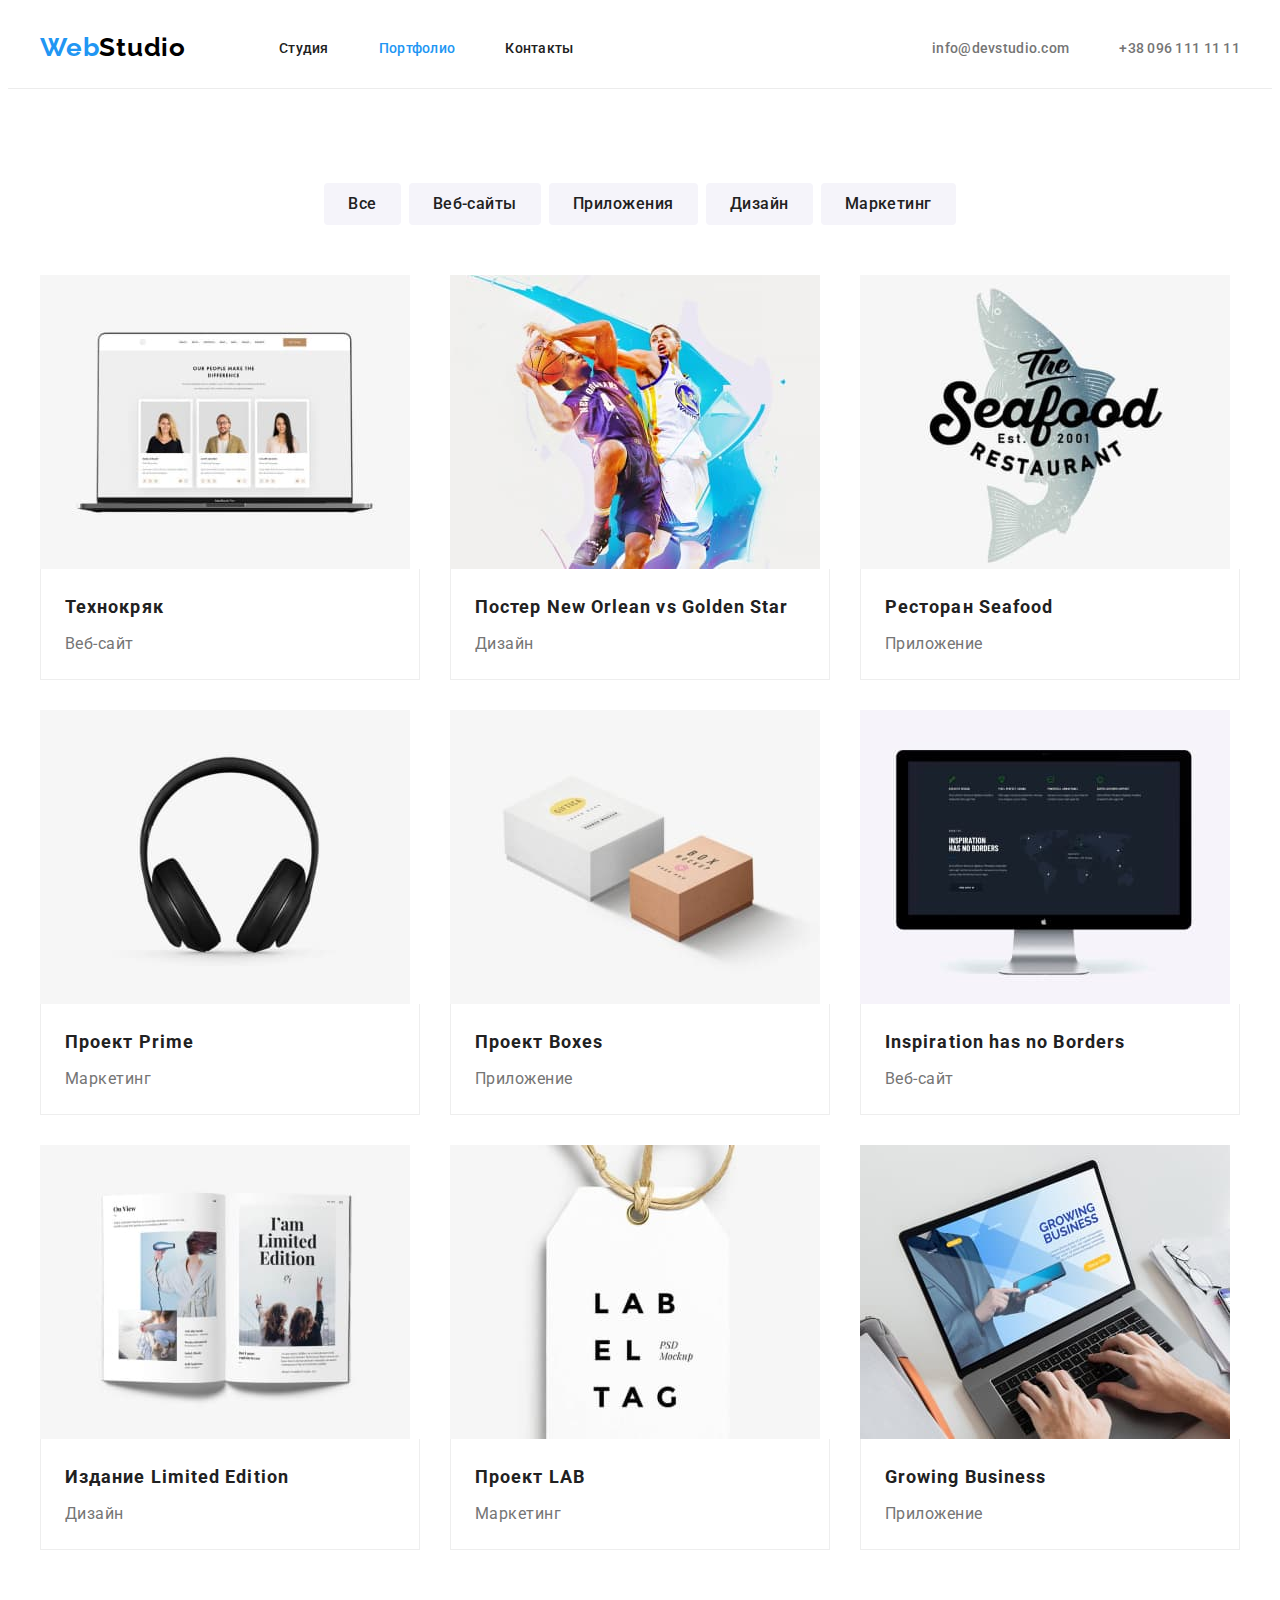
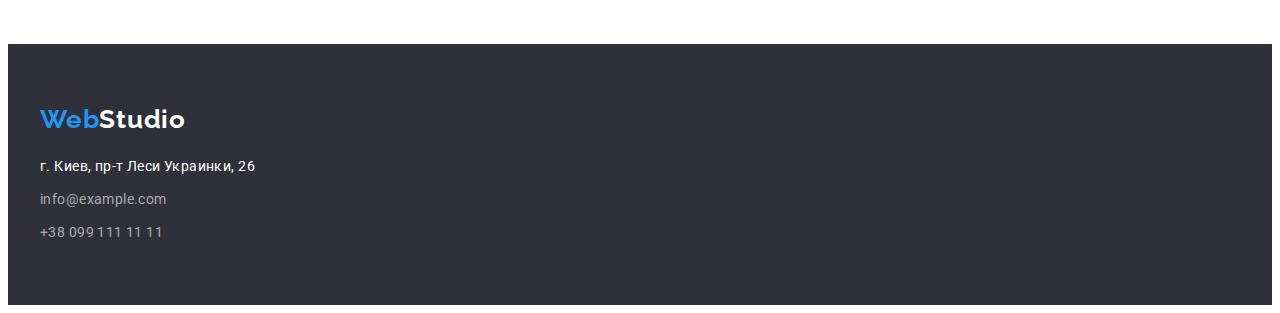
==== portfolio.html @ 41b250fd "Create repository homework 04" ====
<!DOCTYPE html>
<html lang="ru">
  <head>
    <meta charset="UTF-8" />
    <meta http-equiv="X-UA-Compatible" content="IE=edge" />
    <meta name="viewport" content="width=device-width, initial-scale=1.0" />
    <link rel="preconnect" href="https://fonts.googleapis.com" />
    <link rel="preconnect" href="https://fonts.gstatic.com" crossorigin />
    <link
      href="https://fonts.googleapis.com/css2?family=Raleway:wght@700&family=Roboto:wght@400;500;700;900&display=swap"
      rel="stylesheet"
    />
    <title>WebStudio</title>
    <link
      rel="stylesheet"
      href="https://cdnjs.cloudflare.com/ajax/libs/modern-normalize/1.1.0/modern-normalize.min.css"
      integrity="sha512-wpPYUAdjBVSE4KJnH1VR1HeZfpl1ub8YT/NKx4PuQ5NmX2tKuGu6U/JRp5y+Y8XG2tV+wKQpNHVUX03MfMFn9Q=="
      crossorigin="anonymous"
      referrerpolicy="no-referrer"
    />
    <link rel="stylesheet" href="./css/style.css" />
  </head>
  <body>
    <!--Header+logo+nav+tel-->
    <header class="header">
      <div class="container">
        <nav class="header-nav">
          <a href="./index.html" class="header-logo link"
            ><span class="header-logo-main">Web</span>Studio</a
          >
          <ul class="header-list list">
            <li class="header-item">
              <a href="./index.html" class="header-link link">Студия</a>
            </li>

            <li class="header-item">
              <a href="./portfolio.html" class="header-link link current"
                >Портфолио</a
              >
            </li>

            <li class="header-item">
              <a href="" class="header-link link">Контакты</a>
            </li>
          </ul>
        </nav>

        <ul class="header-list-contacts list">
          <li class="header-item-contacts list">
            <a
              href="mailto:info@devstudio.com"
              class="header-link-contacts link"
              >info@devstudio.com</a
            >
          </li>

          <li class="header-item-contacts list">
            <a href="tel:+380961111111" class="header-link-contacts link"
              >+38 096 111 11 11</a
            >
          </li>
        </ul>
      </div>
    </header>
    <!--main-->
    <main>
      <section class="portfolio">
        <div class="container">
          <h1 class="portfolio-title visually-hidden">Portfolio</h1>

          <ul class="portfolio-list list">
            <li class="portfolio-item">
              <button type="button" class="portfolio-item-btn">Все</button>
            </li>

            <li class="portfolio-item">
              <button type="button" class="portfolio-item-btn">
                Веб-сайты
              </button>
            </li>

            <li class="portfolio-item">
              <button type="button" class="portfolio-item-btn">
                Приложения
              </button>
            </li>

            <li class="portfolio-item">
              <button type="button" class="portfolio-item-btn">Дизайн</button>
            </li>

            <li class="portfolio-item">
              <button type="button" class="portfolio-item-btn">
                Маркетинг
              </button>
            </li>
          </ul>
          <ul class="portfolio-list-card list">
            <li class="portfolio-item-preview">
              <img
                src="./images/img-portfolio-1.jpg"
                alt="notebook"
                width="370"
                height="294"
                class="portfolio-item-img"
              />
              <div class="card-text">
                <h2 class="portfolio-item-title">Технокряк</h2>
                <p class="portfolio-item-text">Веб-сайт</p>
              </div>
            </li>

            <li class="portfolio-item-preview">
              <img
                src="./images/img-portfolio-2.jpg"
                alt="2 man play bascetball"
                width="370"
                height="294"
                class="portfolio-item-img"
              />
              <div class="card-text">
                <h2 class="portfolio-item-title">
                  Постер New Orlean vs Golden Star
                </h2>
                <p class="portfolio-item-text">Дизайн</p>
              </div>
            </li>

            <li class="portfolio-item-preview">
              <img
                src="./images/img-portfolio-3.jpg"
                alt="restaurant afisha"
                width="370"
                height="294"
                class="portfolio-item-img"
              />
              <div class="card-text">
                <h2 class="portfolio-item-title">Ресторан Seafood</h2>
                <p class="portfolio-item-text">Приложение</p>
              </div>
            </li>

            <li class="portfolio-item-preview">
              <img
                src="./images/img-portfolio-4.jpg"
                alt="headphone"
                width="370"
                height="294"
                class="portfolio-item-img"
              />
              <div class="card-text">
                <h2 class="portfolio-item-title">Проект Prime</h2>
                <p class="portfolio-item-text">Маркетинг</p>
              </div>
            </li>

            <li class="portfolio-item-preview">
              <img
                src="./images/img-portfolio-5.jpg"
                alt="2 Boxes"
                width="370"
                height="294"
                class="portfolio-item-img"
              />
              <div class="card-text">
                <h2 class="portfolio-item-title">Проект Boxes</h2>
                <p class="portfolio-item-text">Приложение</p>
              </div>
            </li>

            <li class="portfolio-item-preview">
              <img
                src="./images/img-portfolio-6.jpg"
                alt="table pc"
                width="370"
                height="294"
                class="portfolio-item-img"
              />
              <div class="card-text">
                <h2 class="portfolio-item-title">Inspiration has no Borders</h2>
                <p class="portfolio-item-text">Веб-сайт</p>
              </div>
            </li>

            <li class="portfolio-item-preview">
              <img
                src="./images/img-portfolio-7.jpg"
                alt="open book"
                width="370"
                height="294"
                class="portfolio-item-img"
              />
              <div class="card-text">
                <h2 class="portfolio-item-title">Издание Limited Edition</h2>
                <p class="portfolio-item-text">Дизайн</p>
              </div>
            </li>

            <li class="portfolio-item-preview">
              <img
                src="./images/img-portfolio-8.jpg"
                alt="label"
                width="370"
                height="294"
                class="portfolio-item-img"
              />
              <div class="card-text">
                <h2 class="portfolio-item-title">Проект LAB</h2>
                <p class="portfolio-item-text">Маркетинг</p>
              </div>
            </li>

            <li class="portfolio-item-preview">
              <img
                src="./images/img-portfolio-9.jpg"
                alt="notebook with hand"
                width="370"
                height="294"
                class="portfolio-item-img"
              />
              <div class="card-text">
                <h2 class="portfolio-item-title">Growing Business</h2>
                <p class="portfolio-item-text">Приложение</p>
              </div>
            </li>
          </ul>
        </div>
      </section>
    </main>
    <!--footer-->
    <footer class="footer">
      <div class="container">
        <a href="./index.html" class="footer-logo link"
          ><span class="footer-logo-main">Web</span>Studio</a
        >
        <address class="address">
          <ul class="footer-list list">
            <li class="footer-item-contacts">
              <a
                href="https://goo.gl/maps/xhthGqDvfBJQsevo6"
                target="_blank"
                rel="noopener nofollow noreferrer"
                class="footer-address-link link"
                >г. Киев, пр-т Леси Украинки, 26</a
              >
            </li>

            <li class="footer-item-contacts">
              <a
                href="mailto:info@example.com"
                class="footer-contacts-link link"
                >info@example.com</a
              >
            </li>

            <li class="footer-item-contacts">
              <a href="tel:+380991111111" class="footer-contacts-link link"
                >+38 099 111 11 11</a
              >
            </li>
          </ul>
        </address>
      </div>
    </footer>
  </body>
</html>
---- css/style.css ----
:root {
  --main-text: #212121;
  --secondary-text: #757575;
  --third-text: #ffffff99;
  --main-title: #ffffff;
  --secondary-title: #212121;
  --accent-color: #2196f3;
  --secondary-color: #000000;
  --main-background: #2f303a;
  --secondary-background: #f5f4fa;
  --third-background: #ffffff;
  --four-background: #e5e5e5;
  --first-margin: 50px;
  --second-margin: 30px;
  --third-margin: 10px;
  --fourth-margin: 60px;
  --fitth-margin: 8px;
  --first-padding: 94px;
  --box-shadow: 0px 1px 3px rgba(0, 0, 0, 0.12), 0px 1px 1px rgba(0, 0, 0, 0.14),
    0px 2px 1px rgba(0, 0, 0, 0.2);
}

h1,
h2,
h3,
h4,
h5,
h6,
p {
  margin: 0;
  padding: 0;
}

ul,
ol {
  margin: 0;
  padding: 0;
}

img {
  display: block;
  max-width: 100%;
  height: auto;
}

button {
  cursor: pointer;
}

.visually-hidden {
  position: absolute;
  white-space: nowrap;
  width: 1px;
  height: 1px;
  overflow: hidden;
  border: 0;
  padding: 0;
  clip: rect(0 0 0 0);
  clip-path: inset(50%);
  margin: -1px;
}

.container {
  width: 1200px;
  padding-left: 15px;
  padding-right: 15px;
  margin-left: auto;
  margin-right: auto;

  /* border: 1px red solid; */
}

body {
  font-family: "Roboto", sans-serif;
}

.address {
  font-style: normal;
}
.list {
  list-style: none;
}

.link {
  text-decoration: none;
}

.header-list .current {
  color: var(--accent-color);
}

/* ----------------------------------------------------------------header-------------------------------------------------------------- */
.header {
  padding-top: 24px;
  padding-bottom: 25px;

  background-color: var(--third-background);
  border-bottom: 1px solid #ececec;
}

.header > .container {
  display: flex;
  align-items: center;
}

.header-logo {
  margin-right: 93px;

  font-family: "Raleway", sans-serif;
  font-weight: 700;
  font-size: 26px;
  line-height: 1.19;
  letter-spacing: 0.03em;
  color: var(--secondary-color);
}

.header-logo-main {
  color: var(--accent-color);
}

.header-list {
  display: flex;
  align-items: center;
}

.header-nav {
  display: flex;
  align-items: center;
}

.header-item + .header-item {
  margin-left: var(--first-margin);
}

.header-link:hover,
.header-link:focus,
.header-logo:focus,
.header-logo:hover {
  color: var(--accent-color);
}

.header-link {
  font-weight: 500;
  font-size: 14px;
  line-height: 1.14;
  letter-spacing: 0.02em;
  color: var(--main-text);
}

.header-list-contacts {
  display: flex;
  margin-left: auto;
}

.header-item-contacts + .header-item-contacts {
  margin-left: var(--first-margin);
}

.header-link-contacts {
  font-weight: 500;
  font-size: 14px;
  line-height: 1.14;
  letter-spacing: 0.02em;
  color: var(--secondary-text);
}

.header-link-contacts:hover,
.header-link-contacts:hover {
  color: var(--accent-color);
}

/* ----------------------------------------------------------------hero-------------------------------------------------------------- */

.hero {
  padding-top: 200px;
  padding-bottom: 200px;
}

.hero {
  background-color: var(--main-background);
}

.hero-title {
  margin-left: auto;
  margin-right: auto;
  width: 696px;
  margin-bottom: var(--second-margin);

  font-weight: 900;
  font-size: 44px;
  line-height: 1.36;
  text-align: center;
  letter-spacing: 0.06em;
  text-transform: uppercase;
  color: var(--main-title);
}

.hero-btn {
  display: block;
  padding: 10px 32px;
  margin-left: auto;
  margin-right: auto;
  min-width: 200px;
  height: 50px;

  font-family: inherit;
  font-weight: 700;
  font-size: 16px;
  line-height: 1.88;
  letter-spacing: 0.06em;
  background-color: var(--accent-color);
  color: var(--main-title);
}

/* ----------------------------------------------------------------features-------------------------------------------------------------- */

.features {
  padding-top: var(--first-padding);
}

.features-list {
  margin-left: calc(-1 * var(--second-margin));
  display: flex;
}

.features-item {
  flex-basis: calc(100% / 4 - var(--second-margin));
  margin-left: var(--second-margin);
}

.features-item-title {
  margin-bottom: 10px;

  font-weight: 700;
  font-size: 14px;
  line-height: 1.14;
  letter-spacing: 0.03em;
  text-transform: uppercase;
  color: var(--secondary-title);
}
.featers-item-text {
  font-size: 14px;
  line-height: 1.71;
  letter-spacing: 0.03em;
  color: var(--secondary-text);
}

/* ----------------------------------------------------------------about-------------------------------------------------------------- */

.about {
  padding-top: var(--first-padding);
  padding-bottom: var(--first-padding);
}

.about-title {
  margin-bottom: var(--first-margin);

  font-size: 36px;
  line-height: 1.16;
  text-align: center;
  letter-spacing: 0.03em;
  color: var(--secondary-title);
}

.about-list {
  display: flex;
  margin-left: calc(-1 * var(--second-margin));
}

.about-item {
  flex-basis: calc(100% / 3 - var(--second-margin));
  margin-left: var(--second-margin);
}

/* ----------------------------------------------------------------team-------------------------------------------------------------- */

.team {
  background-color: var(--secondary-background);
}

.team {
  padding-top: var(--first-padding);
  padding-bottom: var(--first-padding);
}

.team-title {
  margin-bottom: var(--first-margin);

  font-size: 36px;
  line-height: 1.16;
  text-align: center;
  letter-spacing: 0.03em;
  color: var(--secondary-title);
}

.team-list {
  display: flex;
  margin-left: calc(-1 * var(--second-margin));
}

.team-item {
  flex-basis: calc(100% / 4 - var(--second-margin));
  margin-left: var(--second-margin);

  box-shadow: var(--box-shadow);
  border-radius: 0px 0px 4px 4px;
  background-color: var(--third-background);
}

/* .team-item-img {
} */

.container-team {
  padding-top: var(--second-margin);
  padding-bottom: var(--second-margin);
}

.team-item-title {
  margin-bottom: var(--third-margin);

  font-weight: 500;
  font-size: 16px;
  line-height: 1.18;
  text-align: center;
  letter-spacing: 0.03em;
  color: var(--secondary-title);
}
.team-item-text {
  line-height: 1.18;
  text-align: center;
  letter-spacing: 0.03em;
  color: var(--secondary-text);
}

/* ----------------------------------------------------------------footer-------------------------------------------------------------- */

.footer {
  background-color: var(--main-background);
}

.footer {
  padding-top: var(--fourth-margin);
  padding-bottom: var(--fourth-margin);
}

.footer-logo {
  font-family: "Raleway", sans-serif;
  font-weight: 700;
  font-size: 26px;
  line-height: 1.19;
  letter-spacing: 0.03em;
  color: var(--main-title);
}

.footer-logo-main {
  color: var(--accent-color);
}

.footer-logo:hover,
.footer-logo:focus {
  color: var(--accent-color);
}

.address {
  margin-top: 20px;
}

.footer-item-contacts + .footer-item-contacts {
  margin-top: 9px;
}

.footer-list {
}
.footer-address-link {
  font-size: 14px;
  line-height: 1.71;
  letter-spacing: 0.03em;
  color: var(--main-title);
}
.footer-contacts-link {
  font-size: 14px;
  line-height: 1.71;
  letter-spacing: 0.03em;
  color: var(--third-text);
}

.footer-address-link:hover,
.footer-address-link:focus,
.footer-contacts-link:hover,
.footer-contacts-link:focus {
  color: var(--accent-color);
}

/* ----------------------------------------------------------------portfolio-------------------------------------------------------------- */

.portfolio {
  padding-top: var(--first-padding);
  padding-bottom: var(--first-padding);
}

.portfolio-list {
  display: flex;
  justify-content: center;
  margin-bottom: var(--first-margin);
}

.portfolio-item + .portfolio-item {
  margin-left: var(--fitth-margin);
}
.portfolio-item-btn {
  padding: 6px 22px;

  font-family: inherit;
  font-weight: 500;
  font-size: 16px;
  line-height: 1.62;
  text-align: center;
  letter-spacing: 0.03em;
  color: var(--secondary-title);
  border-radius: 4px;
  border-color: transparent;
  background-color: var(--secondary-background);
}

.portfolio-item-btn:hover,
.portfolio-item-btn:focus {
  color: var(--main-title);
  background-color: var(--accent-color);
}

.portfolio-list-card {
  display: flex;
  flex-wrap: wrap;
  margin-left: calc(-1 * var(--second-margin));
  margin-top: calc(-1 * var(--second-margin));
}

.portfolio-item-preview {
  flex-basis: calc(100% / 3 - var(--second-margin));
  margin-left: var(--second-margin);
  margin-top: var(--second-margin);
}

.card-text {
  padding: 20px 24px;
  border: 1px solid #eeeeee;
  border-top: none;
}
.portfolio-item-title {
  margin-bottom: 4px;

  font-size: 18px;
  line-height: 2;
  letter-spacing: 0.06em;
  color: var(--secondary-title);
}

.portfolio-item-text {
  line-height: 1.88;
  letter-spacing: 0.03em;
  color: var(--secondary-text);
}
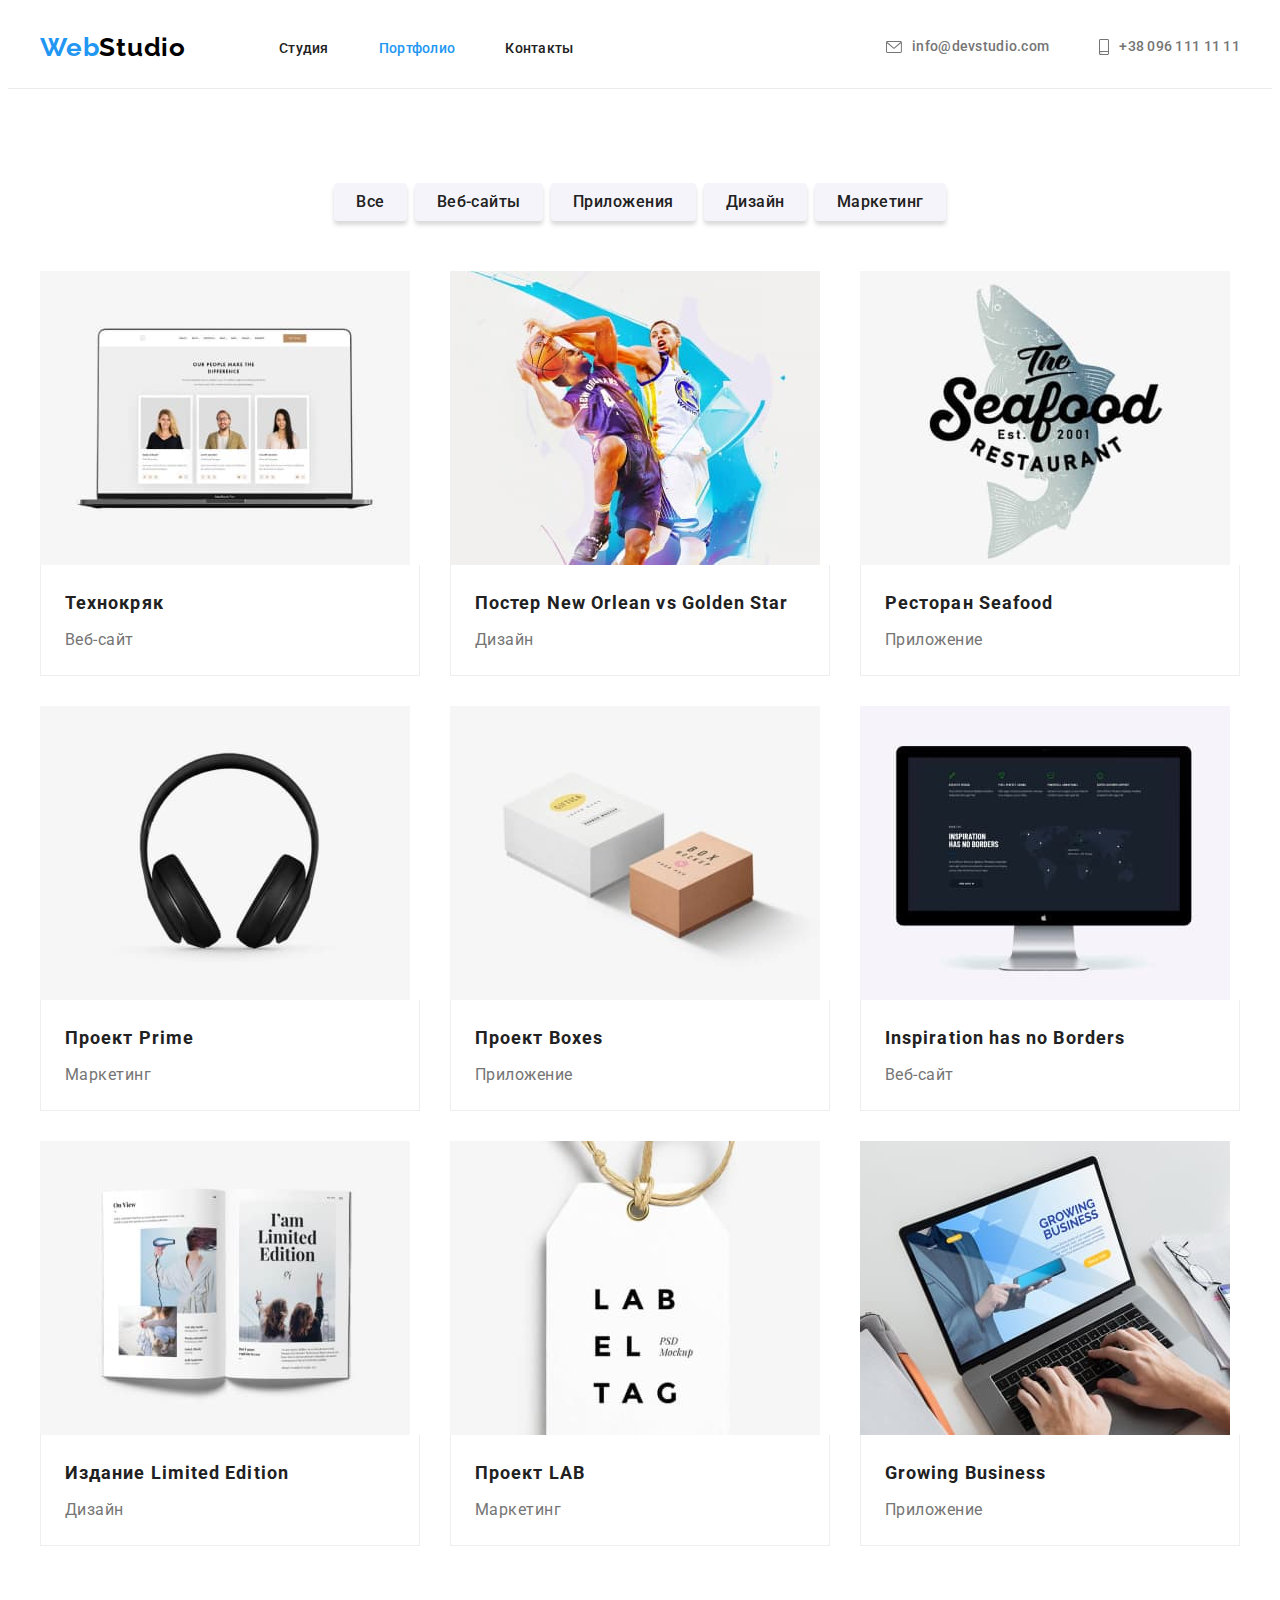
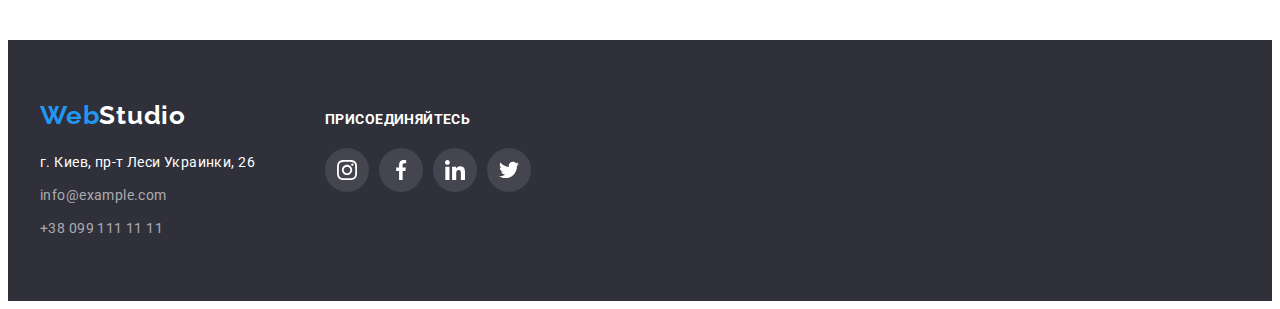
==== commit f7e18676: "end svg index+css" ====
--- a/portfolio.html
+++ b/portfolio.html
@@ -50,13 +50,20 @@
             <a
               href="mailto:info@devstudio.com"
               class="header-link-contacts link"
-              >info@devstudio.com</a
             >
+              <svg class="mail-icon" width="16" height="12">
+                <use href="./images/symbol-defs.svg#icon-envelope"></use>
+              </svg>
+              info@devstudio.com
+            </a>
           </li>
 
           <li class="header-item-contacts list">
-            <a href="tel:+380961111111" class="header-link-contacts link"
-              >+38 096 111 11 11</a
+            <a href="tel:+380961111111" class="header-link-contacts link">
+              <svg class="phone-icon" width="10" height="16">
+                <use href="./images/symbol-defs.svg#icon-smartphone"></use>
+              </svg>
+              +38 096 111 11 11</a
             >
           </li>
         </ul>
@@ -230,36 +237,95 @@
     <!--footer-->
     <footer class="footer">
       <div class="container">
-        <a href="./index.html" class="footer-logo link"
-          ><span class="footer-logo-main">Web</span>Studio</a
-        >
-        <address class="address">
-          <ul class="footer-list list">
-            <li class="footer-item-contacts">
+        <div class="container-address-footer">
+          <a href="./index.html" class="footer-logo link"
+            ><span class="footer-logo-main">Web</span>Studio</a
+          >
+          <address class="address">
+            <ul class="footer-list list">
+              <li class="footer-item-contacts">
+                <a
+                  href="https://goo.gl/maps/xhthGqDvfBJQsevo6"
+                  target="_blank"
+                  rel="noopener nofollow noreferrer"
+                  class="footer-address-link link"
+                  >г. Киев, пр-т Леси Украинки, 26</a
+                >
+              </li>
+
+              <li class="footer-item-contacts">
+                <a
+                  href="mailto:info@example.com"
+                  class="footer-contacts-link link"
+                  >info@example.com</a
+                >
+              </li>
+
+              <li class="footer-item-contacts">
+                <a href="tel:+380991111111" class="footer-contacts-link link"
+                  >+38 099 111 11 11</a
+                >
+              </li>
+            </ul>
+          </address>
+        </div>
+
+        <div class="container-soc-footer">
+          <h2 class="footer-title">присоединяйтесь</h2>
+          <ul class="footer-soc-list list">
+            <li class="footer-soc-item">
               <a
-                href="https://goo.gl/maps/xhthGqDvfBJQsevo6"
+                href="https://www.instagram.com"
                 target="_blank"
+                class="footer-soc-link link"
                 rel="noopener nofollow noreferrer"
-                class="footer-address-link link"
-                >г. Киев, пр-т Леси Украинки, 26</a
-              >
-            </li>
-
-            <li class="footer-item-contacts">
+              >
+                <svg class="footer-soc" width="20" height="20">
+                  <use href="./images/symbol-defs.svg#icon-instagram"></use>
+                </svg>
+              </a>
+            </li>
+
+            <li class="footer-soc-item">
               <a
-                href="mailto:info@example.com"
-                class="footer-contacts-link link"
-                >info@example.com</a
-              >
-            </li>
-
-            <li class="footer-item-contacts">
-              <a href="tel:+380991111111" class="footer-contacts-link link"
-                >+38 099 111 11 11</a
-              >
+                href="https://www.facebook.com/"
+                target="_blank"
+                class="footer-soc-link link"
+                rel="noopener nofollow noreferrer"
+              >
+                <svg class="footer-soc" width="20" height="20">
+                  <use href="./images/symbol-defs.svg#icon-facebook"></use>
+                </svg>
+              </a>
+            </li>
+
+            <li class="footer-soc-item">
+              <a
+                href="https://www.linkedin.com/"
+                target="_blank"
+                class="footer-soc-link link"
+                rel="noopener nofollow noreferrer"
+              >
+                <svg class="footer-soc" width="20" height="20">
+                  <use href="./images/symbol-defs.svg#icon-linkedin"></use>
+                </svg>
+              </a>
+            </li>
+
+            <li class="footer-soc-item">
+              <a
+                href="https://www.twitter.com"
+                target="_blank"
+                class="footer-soc-link link"
+                rel="noopener nofollow noreferrer"
+              >
+                <svg class="footer-soc" width="20" height="20">
+                  <use href="./images/symbol-defs.svg#icon-twitter"></use>
+                </svg>
+              </a>
             </li>
           </ul>
-        </address>
+        </div>
       </div>
     </footer>
   </body>
--- a/css/style.css
+++ b/css/style.css
@@ -6,15 +6,20 @@
   --secondary-title: #212121;
   --accent-color: #2196f3;
   --secondary-color: #000000;
+  --third-color: #afb1b8;
   --main-background: #2f303a;
   --secondary-background: #f5f4fa;
   --third-background: #ffffff;
   --four-background: #e5e5e5;
+  --fifth-background: #c4c4c4;
+  --six-background: rgba(47, 48, 58, 0.4);
   --first-margin: 50px;
   --second-margin: 30px;
   --third-margin: 10px;
   --fourth-margin: 60px;
   --fitth-margin: 8px;
+  --six-margin: 16px;
+  --seven-margin: 70px;
   --first-padding: 94px;
   --box-shadow: 0px 1px 3px rgba(0, 0, 0, 0.12), 0px 1px 1px rgba(0, 0, 0, 0.14),
     0px 2px 1px rgba(0, 0, 0, 0.2);
@@ -45,6 +50,9 @@
 
 button {
   cursor: pointer;
+  box-shadow: 0px 4px 4px rgba(0, 0, 0, 0.15);
+  border: transparent;
+  border-radius: 4px;
 }
 
 .visually-hidden {
@@ -150,6 +158,13 @@
 .header-list-contacts {
   display: flex;
   margin-left: auto;
+  align-items: center;
+}
+
+.mail-icon,
+.phone-icon {
+  color: currentColor;
+  margin-right: 10px;
 }
 
 .header-item-contacts + .header-item-contacts {
@@ -157,11 +172,15 @@
 }
 
 .header-link-contacts {
+  display: flex;
+  align-items: center;
+  justify-content: center;
   font-weight: 500;
   font-size: 14px;
   line-height: 1.14;
   letter-spacing: 0.02em;
   color: var(--secondary-text);
+  fill: currentColor;
 }
 
 .header-link-contacts:hover,
@@ -177,7 +196,16 @@
 }
 
 .hero {
-  background-color: var(--main-background);
+  background-color: var(--fifth-background);
+  background-image: linear-gradient(
+      var(--six-background),
+      var(--six-background)
+    ),
+    url(../images/hero-bg.jpg);
+  background-repeat: no-repeat;
+  background-position: center;
+  max-width: 1600px;
+  margin: 0 auto;
 }
 
 .hero-title {
@@ -209,6 +237,7 @@
   line-height: 1.88;
   letter-spacing: 0.06em;
   background-color: var(--accent-color);
+  border-color: var(--accent-color);
   color: var(--main-title);
 }
 
@@ -228,6 +257,22 @@
   margin-left: var(--second-margin);
 }
 
+.container-icon {
+  display: flex;
+  justify-content: center;
+  align-items: center;
+  margin-bottom: var(--second-margin);
+  padding: 25px 100px;
+
+  background-image: linear-gradient(
+    var(--secondary-background),
+    var(--secondary-background)
+  );
+}
+
+.featers-icon {
+}
+
 .features-item-title {
   margin-bottom: 10px;
 
@@ -275,12 +320,10 @@
 /* ----------------------------------------------------------------team-------------------------------------------------------------- */
 
 .team {
-  background-color: var(--secondary-background);
-}
-
-.team {
   padding-top: var(--first-padding);
   padding-bottom: var(--first-padding);
+
+  background-color: var(--secondary-background);
 }
 
 .team-title {
@@ -326,21 +369,109 @@
   color: var(--secondary-title);
 }
 .team-item-text {
+  margin-bottom: var(--six-margin);
+
   line-height: 1.18;
   text-align: center;
   letter-spacing: 0.03em;
   color: var(--secondary-text);
 }
 
+.team-soc-list {
+  display: flex;
+  justify-content: center;
+}
+
+.team-soc-item {
+  margin-right: var(--third-margin);
+  width: 44px;
+  height: 44px;
+}
+
+.team-soc-item:last-child {
+  margin-right: 0;
+}
+
+.team-soc-link {
+  display: flex;
+  align-items: center;
+  justify-content: center;
+  width: 100%;
+  height: 100%;
+  border-radius: 50%;
+  color: var(--third-color);
+  fill: currentColor;
+}
+
+.team-soc-link:hover,
+.team-soc-link:focus {
+  background-color: var(--accent-color);
+  fill: var(--third-background);
+}
+
+/* ----------------------------------------------------------------benefits------------------------------------------------------------ */
+
+.benefits {
+  padding-top: var(--first-padding);
+  padding-bottom: var(--first-padding);
+}
+
+.benefits-title {
+  margin-bottom: var(--first-margin);
+
+  font-size: 36px;
+  line-height: 1.16;
+  text-align: center;
+  letter-spacing: 0.03em;
+  color: var(--secondary-title);
+}
+
+.benefits-list {
+  display: flex;
+  align-items: center;
+  justify-content: center;
+  margin-left: calc(-1 * var(--second-margin));
+}
+
+.benefits-item {
+  flex-basis: calc(100% / 6 - var(--second-margin));
+  margin-left: var(--second-margin);
+
+  width: 170px;
+  height: 92px;
+  border: 1px solid var(--third-color);
+  border-radius: 4px;
+}
+
+.benefits-link {
+  display: block;
+  padding: 16px 32px;
+  width: 100%;
+  height: 100%;
+  color: var(--third-color);
+  fill: currentColor;
+}
+
+.benefits-link:hover,
+.benefits-link:focus {
+  background-color: var(--accent-color);
+  color: var(--third-background);
+}
+
+/* .benefits-icon {
+} */
+
 /* ----------------------------------------------------------------footer-------------------------------------------------------------- */
-
-.footer {
-  background-color: var(--main-background);
-}
 
 .footer {
   padding-top: var(--fourth-margin);
   padding-bottom: var(--fourth-margin);
+
+  background-color: var(--main-background);
+}
+
+.footer > .container {
+  display: flex;
 }
 
 .footer-logo {
@@ -391,6 +522,59 @@
   color: var(--accent-color);
 }
 
+.container-soc-footer {
+  margin-left: var(--seven-margin);
+}
+
+.footer-title {
+  margin-top: 12px;
+  margin-bottom: 20px;
+
+  font-size: 14px;
+  line-height: 1.14;
+  letter-spacing: 0.03em;
+  text-transform: uppercase;
+  color: var(--main-title);
+}
+
+.footer-soc-list {
+  display: flex;
+  justify-content: center;
+}
+
+.footer-soc-item {
+  margin-right: var(--third-margin);
+  width: 44px;
+  height: 44px;
+  border-radius: 50%;
+  background: rgba(255, 255, 255, 0.1);
+}
+
+.footer-soc-item:last-child {
+  margin-right: 0;
+}
+
+.footer-soc-link {
+  display: flex;
+  align-items: center;
+  justify-content: center;
+  width: 100%;
+  height: 100%;
+  color: var(--main-title);
+  fill: currentColor;
+}
+
+.footer-soc-link:hover,
+.footer-soc-link:focus {
+  background-color: var(--accent-color);
+  border-radius: 50%;
+}
+
+.link {
+}
+.footer-soc {
+}
+
 /* ----------------------------------------------------------------portfolio-------------------------------------------------------------- */
 
 .portfolio {
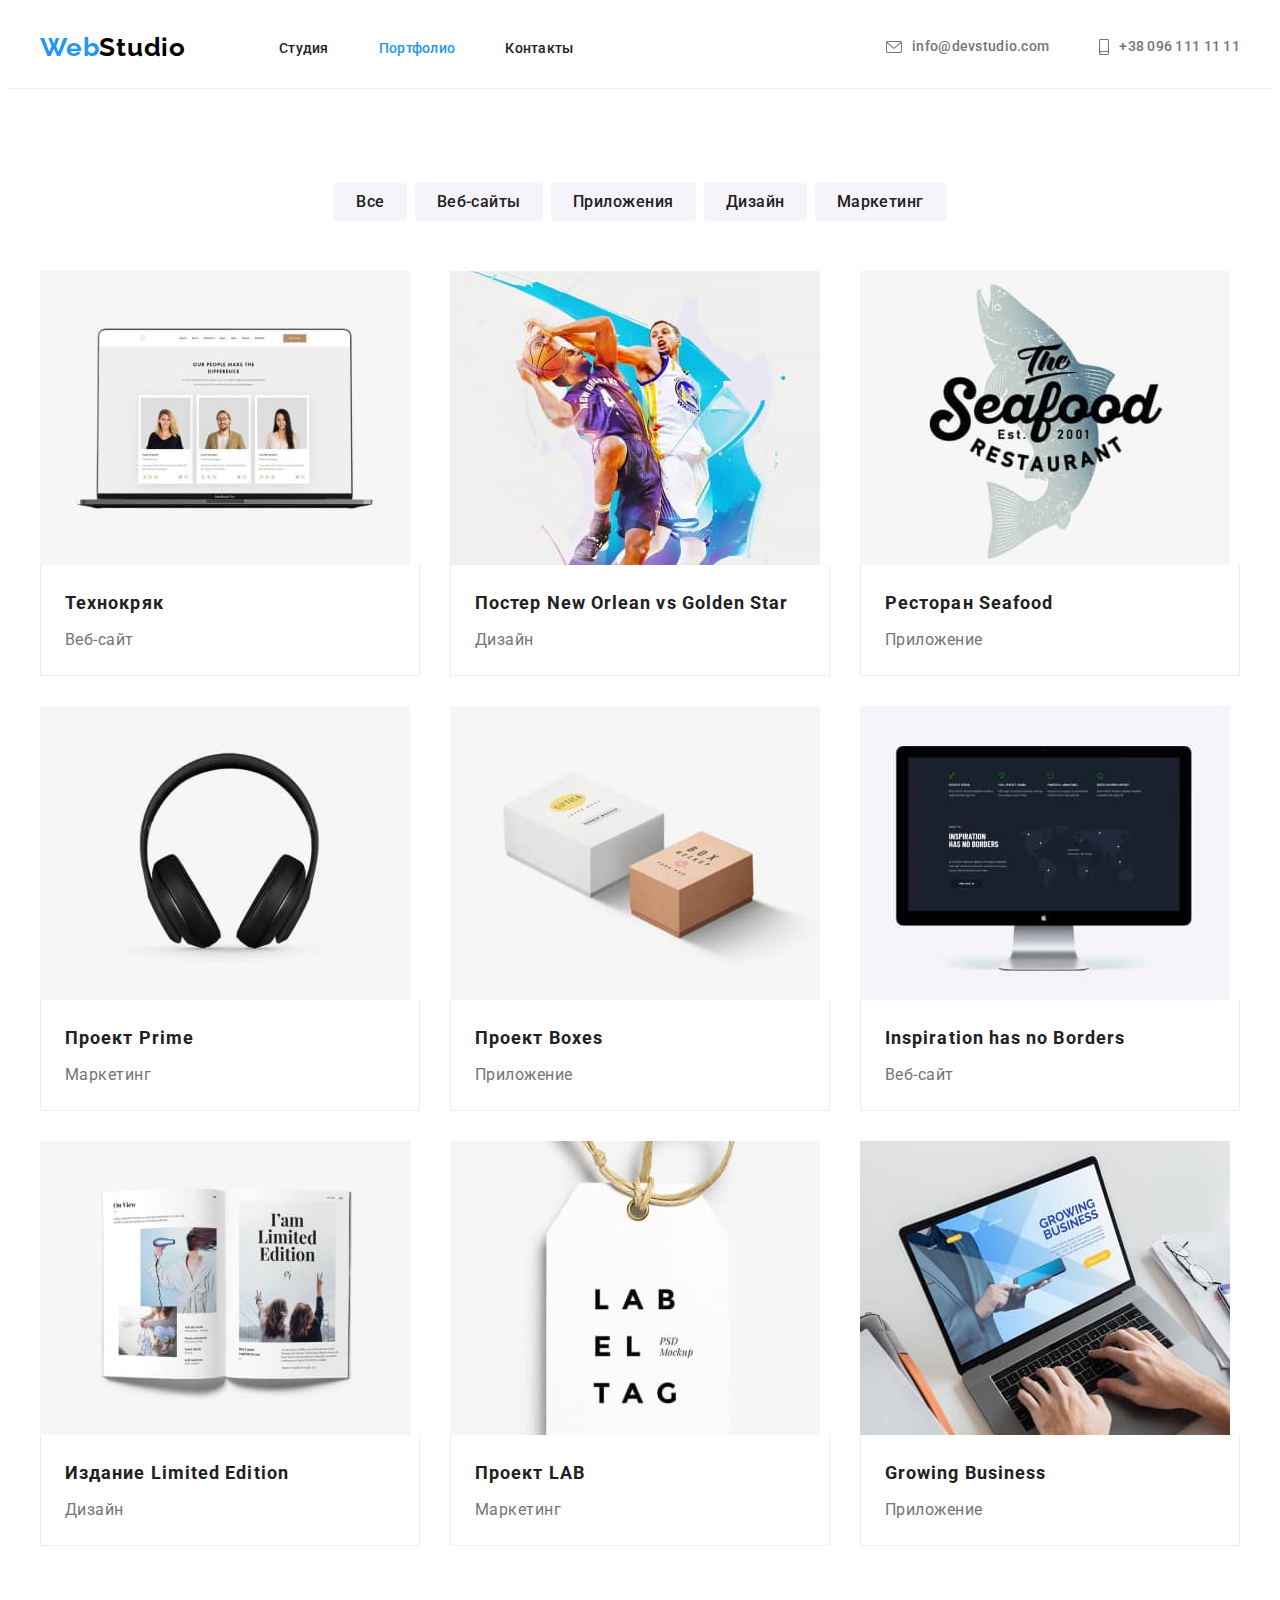
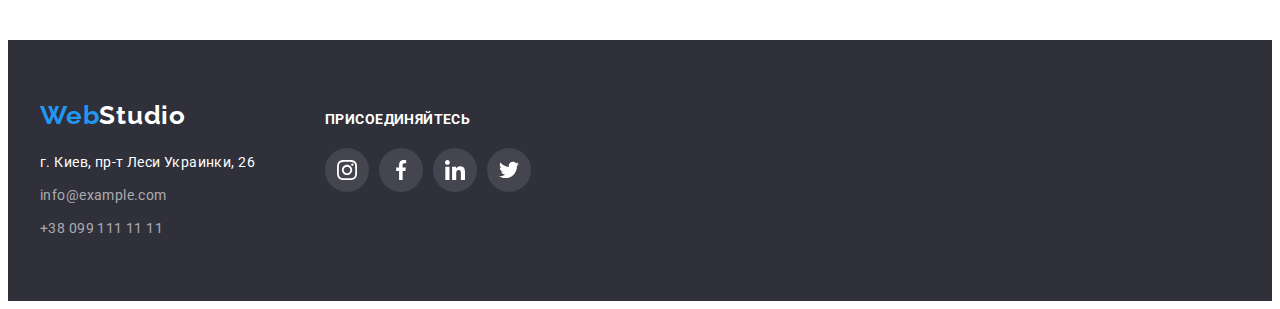
==== commit 46788be1: "Finish work+add hover+focus portfolio optsmszation smg" ====
--- a/portfolio.html
+++ b/portfolio.html
@@ -52,7 +52,7 @@
               class="header-link-contacts link"
             >
               <svg class="mail-icon" width="16" height="12">
-                <use href="./images/symbol-defs.svg#icon-envelope"></use>
+                <use href="./images/icons.svg#icon-envelope"></use>
               </svg>
               info@devstudio.com
             </a>
@@ -61,7 +61,7 @@
           <li class="header-item-contacts list">
             <a href="tel:+380961111111" class="header-link-contacts link">
               <svg class="phone-icon" width="10" height="16">
-                <use href="./images/symbol-defs.svg#icon-smartphone"></use>
+                <use href="./images/icons.svg#icon-smartphone"></use>
               </svg>
               +38 096 111 11 11</a
             >
@@ -104,131 +104,151 @@
           </ul>
           <ul class="portfolio-list-card list">
             <li class="portfolio-item-preview">
-              <img
-                src="./images/img-portfolio-1.jpg"
-                alt="notebook"
-                width="370"
-                height="294"
-                class="portfolio-item-img"
-              />
-              <div class="card-text">
-                <h2 class="portfolio-item-title">Технокряк</h2>
-                <p class="portfolio-item-text">Веб-сайт</p>
-              </div>
-            </li>
-
-            <li class="portfolio-item-preview">
-              <img
-                src="./images/img-portfolio-2.jpg"
-                alt="2 man play bascetball"
-                width="370"
-                height="294"
-                class="portfolio-item-img"
-              />
-              <div class="card-text">
-                <h2 class="portfolio-item-title">
-                  Постер New Orlean vs Golden Star
-                </h2>
-                <p class="portfolio-item-text">Дизайн</p>
-              </div>
-            </li>
-
-            <li class="portfolio-item-preview">
-              <img
-                src="./images/img-portfolio-3.jpg"
-                alt="restaurant afisha"
-                width="370"
-                height="294"
-                class="portfolio-item-img"
-              />
-              <div class="card-text">
-                <h2 class="portfolio-item-title">Ресторан Seafood</h2>
-                <p class="portfolio-item-text">Приложение</p>
-              </div>
-            </li>
-
-            <li class="portfolio-item-preview">
-              <img
-                src="./images/img-portfolio-4.jpg"
-                alt="headphone"
-                width="370"
-                height="294"
-                class="portfolio-item-img"
-              />
-              <div class="card-text">
-                <h2 class="portfolio-item-title">Проект Prime</h2>
-                <p class="portfolio-item-text">Маркетинг</p>
-              </div>
-            </li>
-
-            <li class="portfolio-item-preview">
-              <img
-                src="./images/img-portfolio-5.jpg"
-                alt="2 Boxes"
-                width="370"
-                height="294"
-                class="portfolio-item-img"
-              />
-              <div class="card-text">
-                <h2 class="portfolio-item-title">Проект Boxes</h2>
-                <p class="portfolio-item-text">Приложение</p>
-              </div>
-            </li>
-
-            <li class="portfolio-item-preview">
-              <img
-                src="./images/img-portfolio-6.jpg"
-                alt="table pc"
-                width="370"
-                height="294"
-                class="portfolio-item-img"
-              />
-              <div class="card-text">
-                <h2 class="portfolio-item-title">Inspiration has no Borders</h2>
-                <p class="portfolio-item-text">Веб-сайт</p>
-              </div>
-            </li>
-
-            <li class="portfolio-item-preview">
-              <img
-                src="./images/img-portfolio-7.jpg"
-                alt="open book"
-                width="370"
-                height="294"
-                class="portfolio-item-img"
-              />
-              <div class="card-text">
-                <h2 class="portfolio-item-title">Издание Limited Edition</h2>
-                <p class="portfolio-item-text">Дизайн</p>
-              </div>
-            </li>
-
-            <li class="portfolio-item-preview">
-              <img
-                src="./images/img-portfolio-8.jpg"
-                alt="label"
-                width="370"
-                height="294"
-                class="portfolio-item-img"
-              />
-              <div class="card-text">
-                <h2 class="portfolio-item-title">Проект LAB</h2>
-                <p class="portfolio-item-text">Маркетинг</p>
-              </div>
-            </li>
-
-            <li class="portfolio-item-preview">
-              <img
-                src="./images/img-portfolio-9.jpg"
-                alt="notebook with hand"
-                width="370"
-                height="294"
-                class="portfolio-item-img"
-              />
-              <div class="card-text">
-                <h2 class="portfolio-item-title">Growing Business</h2>
-                <p class="portfolio-item-text">Приложение</p>
-              </div>
+              <a class="portfolio-link link" href="">
+                <img
+                  src="./images/img-portfolio-1.jpg"
+                  alt="notebook"
+                  width="370"
+                  height="294"
+                  class="portfolio-item-img"
+                />
+                <div class="card-text">
+                  <h2 class="portfolio-item-title">Технокряк</h2>
+                  <p class="portfolio-item-text">Веб-сайт</p>
+                </div>
+              </a>
+            </li>
+
+            <li class="portfolio-item-preview">
+              <a href="" class="portfolio-link link">
+                <img
+                  src="./images/img-portfolio-2.jpg"
+                  alt="2 man play bascetball"
+                  width="370"
+                  height="294"
+                  class="portfolio-item-img"
+                />
+                <div class="card-text">
+                  <h2 class="portfolio-item-title">
+                    Постер New Orlean vs Golden Star
+                  </h2>
+                  <p class="portfolio-item-text">Дизайн</p>
+                </div>
+              </a>
+            </li>
+
+            <li class="portfolio-item-preview">
+              <a href="" class="portfolio-link link">
+                <img
+                  src="./images/img-portfolio-3.jpg"
+                  alt="restaurant afisha"
+                  width="370"
+                  height="294"
+                  class="portfolio-item-img"
+                />
+                <div class="card-text">
+                  <h2 class="portfolio-item-title">Ресторан Seafood</h2>
+                  <p class="portfolio-item-text">Приложение</p>
+                </div>
+              </a>
+            </li>
+
+            <li class="portfolio-item-preview">
+              <a href="" class="portfolio-link link">
+                <img
+                  src="./images/img-portfolio-4.jpg"
+                  alt="headphone"
+                  width="370"
+                  height="294"
+                  class="portfolio-item-img"
+                />
+                <div class="card-text">
+                  <h2 class="portfolio-item-title">Проект Prime</h2>
+                  <p class="portfolio-item-text">Маркетинг</p>
+                </div>
+              </a>
+            </li>
+
+            <li class="portfolio-item-preview">
+              <a href="" class="portfolio-link link">
+                <img
+                  src="./images/img-portfolio-5.jpg"
+                  alt="2 Boxes"
+                  width="370"
+                  height="294"
+                  class="portfolio-item-img"
+                />
+                <div class="card-text">
+                  <h2 class="portfolio-item-title">Проект Boxes</h2>
+                  <p class="portfolio-item-text">Приложение</p>
+                </div>
+              </a>
+            </li>
+
+            <li class="portfolio-item-preview">
+              <a href="" class="portfolio-link link">
+                <img
+                  src="./images/img-portfolio-6.jpg"
+                  alt="table pc"
+                  width="370"
+                  height="294"
+                  class="portfolio-item-img"
+                />
+                <div class="card-text">
+                  <h2 class="portfolio-item-title">
+                    Inspiration has no Borders
+                  </h2>
+                  <p class="portfolio-item-text">Веб-сайт</p>
+                </div>
+              </a>
+            </li>
+
+            <li class="portfolio-item-preview">
+              <a href="" class="portfolio-link link">
+                <img
+                  src="./images/img-portfolio-7.jpg"
+                  alt="open book"
+                  width="370"
+                  height="294"
+                  class="portfolio-item-img"
+                />
+                <div class="card-text">
+                  <h2 class="portfolio-item-title">Издание Limited Edition</h2>
+                  <p class="portfolio-item-text">Дизайн</p>
+                </div>
+              </a>
+            </li>
+
+            <li class="portfolio-item-preview">
+              <a href="" class="portfolio-link link">
+                <img
+                  src="./images/img-portfolio-8.jpg"
+                  alt="label"
+                  width="370"
+                  height="294"
+                  class="portfolio-item-img"
+                />
+                <div class="card-text">
+                  <h2 class="portfolio-item-title">Проект LAB</h2>
+                  <p class="portfolio-item-text">Маркетинг</p>
+                </div>
+              </a>
+            </li>
+
+            <li class="portfolio-item-preview">
+              <a href="" class="portfolio-link link">
+                <img
+                  src="./images/img-portfolio-9.jpg"
+                  alt="notebook with hand"
+                  width="370"
+                  height="294"
+                  class="portfolio-item-img"
+                />
+                <div class="card-text">
+                  <h2 class="portfolio-item-title">Growing Business</h2>
+                  <p class="portfolio-item-text">Приложение</p>
+                </div>
+              </a>
             </li>
           </ul>
         </div>
@@ -281,7 +301,7 @@
                 rel="noopener nofollow noreferrer"
               >
                 <svg class="footer-soc" width="20" height="20">
-                  <use href="./images/symbol-defs.svg#icon-instagram"></use>
+                  <use href="./images/icons.svg#icon-instagram"></use>
                 </svg>
               </a>
             </li>
@@ -294,7 +314,7 @@
                 rel="noopener nofollow noreferrer"
               >
                 <svg class="footer-soc" width="20" height="20">
-                  <use href="./images/symbol-defs.svg#icon-facebook"></use>
+                  <use href="./images/icons.svg#icon-facebook"></use>
                 </svg>
               </a>
             </li>
@@ -307,7 +327,7 @@
                 rel="noopener nofollow noreferrer"
               >
                 <svg class="footer-soc" width="20" height="20">
-                  <use href="./images/symbol-defs.svg#icon-linkedin"></use>
+                  <use href="./images/icons.svg#icon-linkedin"></use>
                 </svg>
               </a>
             </li>
@@ -320,7 +340,7 @@
                 rel="noopener nofollow noreferrer"
               >
                 <svg class="footer-soc" width="20" height="20">
-                  <use href="./images/symbol-defs.svg#icon-twitter"></use>
+                  <use href="./images/icons.svg#icon-twitter"></use>
                 </svg>
               </a>
             </li>
--- a/css/style.css
+++ b/css/style.css
@@ -23,6 +23,11 @@
   --first-padding: 94px;
   --box-shadow: 0px 1px 3px rgba(0, 0, 0, 0.12), 0px 1px 1px rgba(0, 0, 0, 0.14),
     0px 2px 1px rgba(0, 0, 0, 0.2);
+  --box-shadow-second: 0px 1px 1px rgba(0, 0, 0, 0.12),
+    0px 4px 4px rgba(0, 0, 0, 0.06), 1px 4px 6px rgba(0, 0, 0, 0.16);
+  --box-shadow-third: 0px 3px 1px rgba(0, 0, 0, 0.1),
+    0px 1px 2px rgba(0, 0, 0, 0.08), 0px 2px 2px rgba(0, 0, 0, 0.12);
+  --box-shadow-four: 0px 4px 4px rgba(0, 0, 0, 0.15);
 }
 
 h1,
@@ -50,7 +55,6 @@
 
 button {
   cursor: pointer;
-  box-shadow: 0px 4px 4px rgba(0, 0, 0, 0.15);
   border: transparent;
   border-radius: 4px;
 }
@@ -236,9 +240,17 @@
   font-size: 16px;
   line-height: 1.88;
   letter-spacing: 0.06em;
+  color: var(--secondary-title);
+  border-color: transparent;
+  background-color: var(--secondary-background);
+}
+
+.hero-btn:hover,
+.hero-btn:focus {
   background-color: var(--accent-color);
   border-color: var(--accent-color);
   color: var(--main-title);
+  box-shadow: var(--box-shadow-four);
 }
 
 /* ----------------------------------------------------------------features-------------------------------------------------------------- */
@@ -570,11 +582,6 @@
   border-radius: 50%;
 }
 
-.link {
-}
-.footer-soc {
-}
-
 /* ----------------------------------------------------------------portfolio-------------------------------------------------------------- */
 
 .portfolio {
@@ -610,6 +617,8 @@
 .portfolio-item-btn:focus {
   color: var(--main-title);
   background-color: var(--accent-color);
+  border-color: var(--accent-color);
+  box-shadow: var(--box-shadow-third);
 }
 
 .portfolio-list-card {
@@ -644,3 +653,7 @@
   letter-spacing: 0.03em;
   color: var(--secondary-text);
 }
+
+.portfolio-item-preview:hover {
+  box-shadow: var(--box-shadow-second);
+}
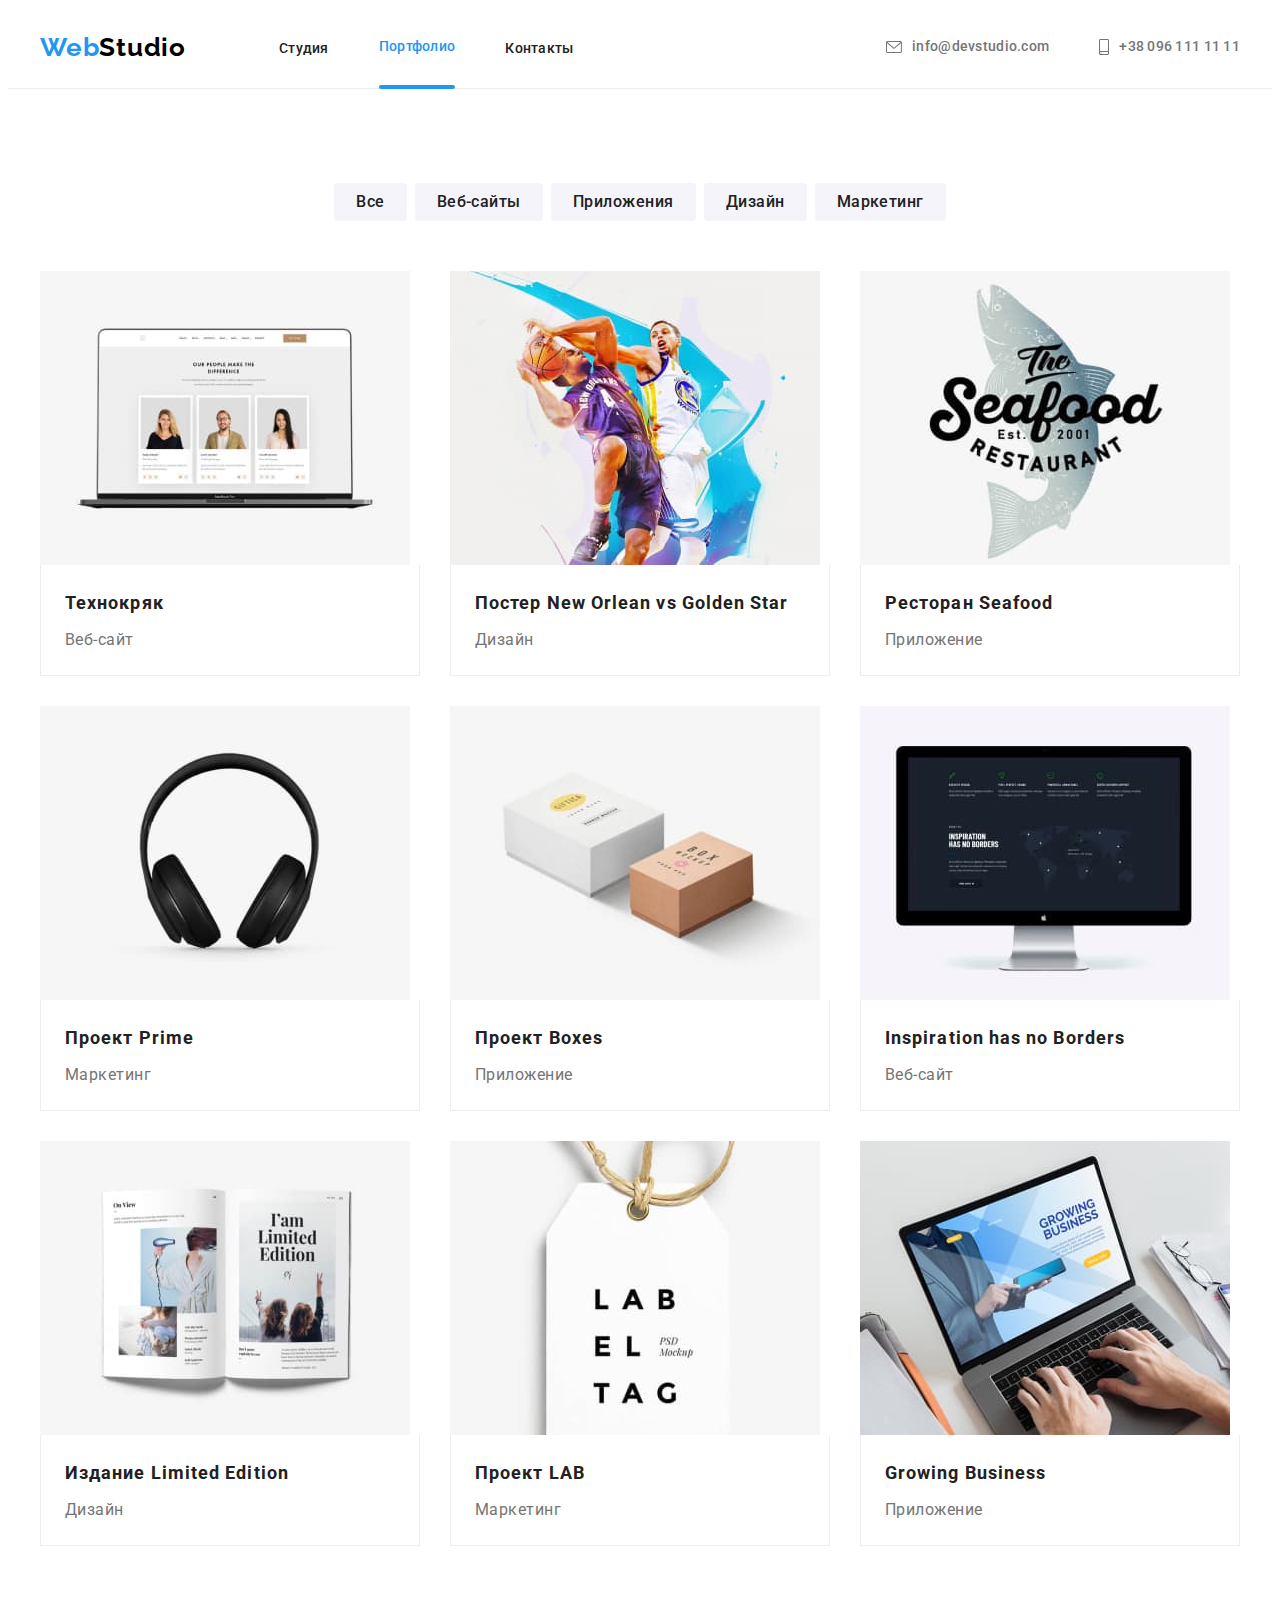
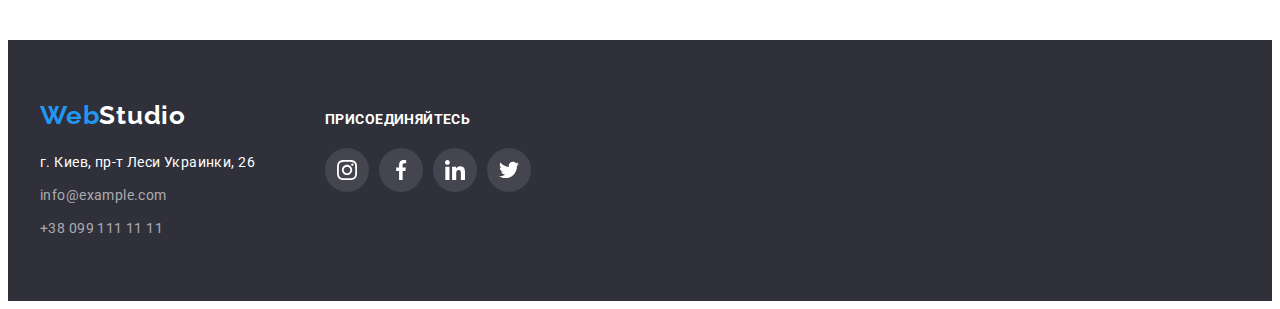
==== commit e6206f57: "add animation add after add p for img" ====
--- a/portfolio.html
+++ b/portfolio.html
@@ -105,13 +105,20 @@
           <ul class="portfolio-list-card list">
             <li class="portfolio-item-preview">
               <a class="portfolio-link link" href="">
-                <img
-                  src="./images/img-portfolio-1.jpg"
-                  alt="notebook"
-                  width="370"
-                  height="294"
-                  class="portfolio-item-img"
-                />
+                <div class="portfolio-tumb">
+                  <img
+                    src="./images/img-portfolio-1.jpg"
+                    alt="notebook"
+                    width="370"
+                    height="294"
+                    class="portfolio-item-img"
+                  />
+                  <p class="portfolio-img-text">
+                    Ресурс предлагает комплексные предложения с разным уровнем
+                    функционала и сервисов. Все это позволит посетителю получить
+                    исчерпывающие сведения о компании или частном лице.
+                  </p>
+                </div>
                 <div class="card-text">
                   <h2 class="portfolio-item-title">Технокряк</h2>
                   <p class="portfolio-item-text">Веб-сайт</p>
@@ -121,13 +128,20 @@
 
             <li class="portfolio-item-preview">
               <a href="" class="portfolio-link link">
-                <img
-                  src="./images/img-portfolio-2.jpg"
-                  alt="2 man play bascetball"
-                  width="370"
-                  height="294"
-                  class="portfolio-item-img"
-                />
+                <div class="portfolio-tumb">
+                  <img
+                    src="./images/img-portfolio-2.jpg"
+                    alt="2 man play bascetball"
+                    width="370"
+                    height="294"
+                    class="portfolio-item-img"
+                  />
+                  <p class="portfolio-img-text">
+                    Ресурс предлагает комплексные предложения с разным уровнем
+                    функционала и сервисов. Все это позволит посетителю получить
+                    исчерпывающие сведения о компании или частном лице.
+                  </p>
+                </div>
                 <div class="card-text">
                   <h2 class="portfolio-item-title">
                     Постер New Orlean vs Golden Star
@@ -139,13 +153,20 @@
 
             <li class="portfolio-item-preview">
               <a href="" class="portfolio-link link">
-                <img
-                  src="./images/img-portfolio-3.jpg"
-                  alt="restaurant afisha"
-                  width="370"
-                  height="294"
-                  class="portfolio-item-img"
-                />
+                <div class="portfolio-tumb">
+                  <img
+                    src="./images/img-portfolio-3.jpg"
+                    alt="restaurant afisha"
+                    width="370"
+                    height="294"
+                    class="portfolio-item-img"
+                  />
+                  <p class="portfolio-img-text">
+                    Ресурс предлагает комплексные предложения с разным уровнем
+                    функционала и сервисов. Все это позволит посетителю получить
+                    исчерпывающие сведения о компании или частном лице.
+                  </p>
+                </div>
                 <div class="card-text">
                   <h2 class="portfolio-item-title">Ресторан Seafood</h2>
                   <p class="portfolio-item-text">Приложение</p>
@@ -155,13 +176,20 @@
 
             <li class="portfolio-item-preview">
               <a href="" class="portfolio-link link">
-                <img
-                  src="./images/img-portfolio-4.jpg"
-                  alt="headphone"
-                  width="370"
-                  height="294"
-                  class="portfolio-item-img"
-                />
+                <div class="portfolio-tumb">
+                  <img
+                    src="./images/img-portfolio-4.jpg"
+                    alt="headphone"
+                    width="370"
+                    height="294"
+                    class="portfolio-item-img"
+                  />
+                  <p class="portfolio-img-text">
+                    Ресурс предлагает комплексные предложения с разным уровнем
+                    функционала и сервисов. Все это позволит посетителю получить
+                    исчерпывающие сведения о компании или частном лице.
+                  </p>
+                </div>
                 <div class="card-text">
                   <h2 class="portfolio-item-title">Проект Prime</h2>
                   <p class="portfolio-item-text">Маркетинг</p>
@@ -171,13 +199,20 @@
 
             <li class="portfolio-item-preview">
               <a href="" class="portfolio-link link">
-                <img
-                  src="./images/img-portfolio-5.jpg"
-                  alt="2 Boxes"
-                  width="370"
-                  height="294"
-                  class="portfolio-item-img"
-                />
+                <div class="portfolio-tumb">
+                  <img
+                    src="./images/img-portfolio-5.jpg"
+                    alt="2 Boxes"
+                    width="370"
+                    height="294"
+                    class="portfolio-item-img"
+                  />
+                  <p class="portfolio-img-text">
+                    Ресурс предлагает комплексные предложения с разным уровнем
+                    функционала и сервисов. Все это позволит посетителю получить
+                    исчерпывающие сведения о компании или частном лице.
+                  </p>
+                </div>
                 <div class="card-text">
                   <h2 class="portfolio-item-title">Проект Boxes</h2>
                   <p class="portfolio-item-text">Приложение</p>
@@ -187,13 +222,20 @@
 
             <li class="portfolio-item-preview">
               <a href="" class="portfolio-link link">
-                <img
-                  src="./images/img-portfolio-6.jpg"
-                  alt="table pc"
-                  width="370"
-                  height="294"
-                  class="portfolio-item-img"
-                />
+                <div class="portfolio-tumb">
+                  <img
+                    src="./images/img-portfolio-6.jpg"
+                    alt="table pc"
+                    width="370"
+                    height="294"
+                    class="portfolio-item-img"
+                  />
+                  <p class="portfolio-img-text">
+                    Ресурс предлагает комплексные предложения с разным уровнем
+                    функционала и сервисов. Все это позволит посетителю получить
+                    исчерпывающие сведения о компании или частном лице.
+                  </p>
+                </div>
                 <div class="card-text">
                   <h2 class="portfolio-item-title">
                     Inspiration has no Borders
@@ -205,13 +247,20 @@
 
             <li class="portfolio-item-preview">
               <a href="" class="portfolio-link link">
-                <img
-                  src="./images/img-portfolio-7.jpg"
-                  alt="open book"
-                  width="370"
-                  height="294"
-                  class="portfolio-item-img"
-                />
+                <div class="portfolio-tumb">
+                  <img
+                    src="./images/img-portfolio-7.jpg"
+                    alt="open book"
+                    width="370"
+                    height="294"
+                    class="portfolio-item-img"
+                  />
+                  <p class="portfolio-img-text">
+                    Ресурс предлагает комплексные предложения с разным уровнем
+                    функционала и сервисов. Все это позволит посетителю получить
+                    исчерпывающие сведения о компании или частном лице.
+                  </p>
+                </div>
                 <div class="card-text">
                   <h2 class="portfolio-item-title">Издание Limited Edition</h2>
                   <p class="portfolio-item-text">Дизайн</p>
@@ -221,13 +270,20 @@
 
             <li class="portfolio-item-preview">
               <a href="" class="portfolio-link link">
-                <img
-                  src="./images/img-portfolio-8.jpg"
-                  alt="label"
-                  width="370"
-                  height="294"
-                  class="portfolio-item-img"
-                />
+                <div class="portfolio-tumb">
+                  <img
+                    src="./images/img-portfolio-8.jpg"
+                    alt="label"
+                    width="370"
+                    height="294"
+                    class="portfolio-item-img"
+                  />
+                  <p class="portfolio-img-text">
+                    Ресурс предлагает комплексные предложения с разным уровнем
+                    функционала и сервисов. Все это позволит посетителю получить
+                    исчерпывающие сведения о компании или частном лице.
+                  </p>
+                </div>
                 <div class="card-text">
                   <h2 class="portfolio-item-title">Проект LAB</h2>
                   <p class="portfolio-item-text">Маркетинг</p>
@@ -237,13 +293,20 @@
 
             <li class="portfolio-item-preview">
               <a href="" class="portfolio-link link">
-                <img
-                  src="./images/img-portfolio-9.jpg"
-                  alt="notebook with hand"
-                  width="370"
-                  height="294"
-                  class="portfolio-item-img"
-                />
+                <div class="portfolio-tumb">
+                  <img
+                    src="./images/img-portfolio-9.jpg"
+                    alt="notebook with hand"
+                    width="370"
+                    height="294"
+                    class="portfolio-item-img"
+                  />
+                  <p class="portfolio-img-text">
+                    Ресурс предлагает комплексные предложения с разным уровнем
+                    функционала и сервисов. Все это позволит посетителю получить
+                    исчерпывающие сведения о компании или частном лице.
+                  </p>
+                </div>
                 <div class="card-text">
                   <h2 class="portfolio-item-title">Growing Business</h2>
                   <p class="portfolio-item-text">Приложение</p>
--- a/css/style.css
+++ b/css/style.css
@@ -13,6 +13,8 @@
   --four-background: #e5e5e5;
   --fifth-background: #c4c4c4;
   --six-background: rgba(47, 48, 58, 0.4);
+  --seven-backgound: rgba(47, 48, 58, 0.8);
+  --eight-background: rgba(33, 150, 243, 0.9);
   --first-margin: 50px;
   --second-margin: 30px;
   --third-margin: 10px;
@@ -28,6 +30,7 @@
   --box-shadow-third: 0px 3px 1px rgba(0, 0, 0, 0.1),
     0px 1px 2px rgba(0, 0, 0, 0.08), 0px 2px 2px rgba(0, 0, 0, 0.12);
   --box-shadow-four: 0px 4px 4px rgba(0, 0, 0, 0.15);
+  --cubic-bezier: 0.4, 0, 0.2, 1;
 }
 
 h1,
@@ -57,6 +60,9 @@
   cursor: pointer;
   border: transparent;
   border-radius: 4px;
+
+  transition: color 250ms cubic-bezier(var(--cubic-bezier)),
+    background-color 250ms cubic-bezier(var(--cubic-bezier));
 }
 
 .visually-hidden {
@@ -101,6 +107,16 @@
   color: var(--accent-color);
 }
 
+.current::after {
+  display: block;
+  transform: translateY(30px);
+  content: "";
+  width: 100%;
+  height: 4px;
+  border-radius: 2px;
+  background-color: var(--accent-color);
+}
+
 /* ----------------------------------------------------------------header-------------------------------------------------------------- */
 .header {
   padding-top: 24px;
@@ -124,6 +140,8 @@
   line-height: 1.19;
   letter-spacing: 0.03em;
   color: var(--secondary-color);
+
+  transition: color 250ms cubic-bezier(var(--cubic-bezier));
 }
 
 .header-logo-main {
@@ -157,6 +175,8 @@
   line-height: 1.14;
   letter-spacing: 0.02em;
   color: var(--main-text);
+
+  transition: color 250ms cubic-bezier(var(--cubic-bezier));
 }
 
 .header-list-contacts {
@@ -185,10 +205,12 @@
   letter-spacing: 0.02em;
   color: var(--secondary-text);
   fill: currentColor;
+
+  transition: color 250ms cubic-bezier(var(--cubic-bezier));
 }
 
 .header-link-contacts:hover,
-.header-link-contacts:hover {
+.header-link-contacts:focus {
   color: var(--accent-color);
 }
 
@@ -274,7 +296,7 @@
   justify-content: center;
   align-items: center;
   margin-bottom: var(--second-margin);
-  padding: 25px 100px;
+  height: 120px;
 
   background-image: linear-gradient(
     var(--secondary-background),
@@ -325,8 +347,28 @@
 }
 
 .about-item {
+  position: relative;
   flex-basis: calc(100% / 3 - var(--second-margin));
   margin-left: var(--second-margin);
+}
+
+.about-text {
+  position: absolute;
+  bottom: 0;
+  width: 100%;
+  height: 70px;
+  padding-top: 27px;
+  padding-bottom: 27px;
+
+  font-weight: 700;
+  font-size: 14px;
+  line-height: 1.14;
+  text-align: center;
+  letter-spacing: 0.03em;
+  text-transform: uppercase;
+
+  background-color: var(--seven-backgound);
+  color: var(--main-title);
 }
 
 /* ----------------------------------------------------------------team-------------------------------------------------------------- */
@@ -413,6 +455,9 @@
   border-radius: 50%;
   color: var(--third-color);
   fill: currentColor;
+
+  transition: fill 250ms cubic-bezier(var(--cubic-bezier)),
+    background-color 250ms cubic-bezier(var(--cubic-bezier));
 }
 
 .team-soc-link:hover,
@@ -451,8 +496,6 @@
 
   width: 170px;
   height: 92px;
-  border: 1px solid var(--third-color);
-  border-radius: 4px;
 }
 
 .benefits-link {
@@ -461,13 +504,18 @@
   width: 100%;
   height: 100%;
   color: var(--third-color);
+  border: 1px solid var(--third-color);
+  border-radius: 4px;
   fill: currentColor;
+
+  transition: fill 250ms cubic-bezier(var(--cubic-bezier)),
+    border-color 250ms cubic-bezier(var(--cubic-bezier));
 }
 
 .benefits-link:hover,
 .benefits-link:focus {
-  background-color: var(--accent-color);
-  color: var(--third-background);
+  border-color: var(--accent-color);
+  fill: var(--accent-color);
 }
 
 /* .benefits-icon {
@@ -484,6 +532,7 @@
 
 .footer > .container {
   display: flex;
+  align-items: baseline;
 }
 
 .footer-logo {
@@ -493,6 +542,8 @@
   line-height: 1.19;
   letter-spacing: 0.03em;
   color: var(--main-title);
+
+  transition: color 250ms cubic-bezier(var(--cubic-bezier));
 }
 
 .footer-logo-main {
@@ -519,12 +570,16 @@
   line-height: 1.71;
   letter-spacing: 0.03em;
   color: var(--main-title);
+
+  transition: color 250ms cubic-bezier(var(--cubic-bezier));
 }
 .footer-contacts-link {
   font-size: 14px;
   line-height: 1.71;
   letter-spacing: 0.03em;
   color: var(--third-text);
+
+  transition: color 250ms cubic-bezier(var(--cubic-bezier));
 }
 
 .footer-address-link:hover,
@@ -539,7 +594,6 @@
 }
 
 .footer-title {
-  margin-top: 12px;
   margin-bottom: 20px;
 
   font-size: 14px;
@@ -558,8 +612,6 @@
   margin-right: var(--third-margin);
   width: 44px;
   height: 44px;
-  border-radius: 50%;
-  background: rgba(255, 255, 255, 0.1);
 }
 
 .footer-soc-item:last-child {
@@ -572,8 +624,12 @@
   justify-content: center;
   width: 100%;
   height: 100%;
+  border-radius: 50%;
+  background: rgba(255, 255, 255, 0.1);
   color: var(--main-title);
   fill: currentColor;
+
+  transition: background-color 250ms cubic-bezier(var(--cubic-bezier));
 }
 
 .footer-soc-link:hover,
@@ -611,6 +667,10 @@
   border-radius: 4px;
   border-color: transparent;
   background-color: var(--secondary-background);
+  transition: background-color 250ms cubic-bezier(var(--cubic-bezier)),
+    color 250ms cubic-bezier(var(--cubic-bezier)),
+    border-color 250ms cubic-bezier(var(--cubic-bezier)),
+    box-shadow 250ms cubic-bezier(var(--cubic-bezier));
 }
 
 .portfolio-item-btn:hover,
@@ -634,11 +694,40 @@
   margin-top: var(--second-margin);
 }
 
+.portfolio-item-preview:hover .portfolio-img-text,
+.portfolio-item-preview:focus .portfolio-img-text {
+  transform: translateY(0);
+}
+
+.portfolio-tumb {
+  position: relative;
+  overflow: hidden;
+}
+
+.portfolio-img-text {
+  position: absolute;
+  transform: translateY(100%);
+  top: 0;
+  left: 0;
+  width: 100%;
+  height: 100%;
+  padding: 63px 24px;
+
+  font-size: 18px;
+  line-height: 1.56;
+  letter-spacing: 0.03em;
+  color: var(--main-title);
+  background-color: var(--eight-background);
+
+  transition: transform 250ms cubic-bezier(var(--cubic-bezier));
+}
+
 .card-text {
   padding: 20px 24px;
   border: 1px solid #eeeeee;
   border-top: none;
 }
+
 .portfolio-item-title {
   margin-bottom: 4px;
 
@@ -654,6 +743,12 @@
   color: var(--secondary-text);
 }
 
-.portfolio-item-preview:hover {
+.portfolio-link {
+  display: block;
+  transition: box-shadow 250ms cubic-bezier(var(--cubic-bezier));
+}
+
+.portfolio-link:hover,
+.portfolio-link:focus {
   box-shadow: var(--box-shadow-second);
 }
